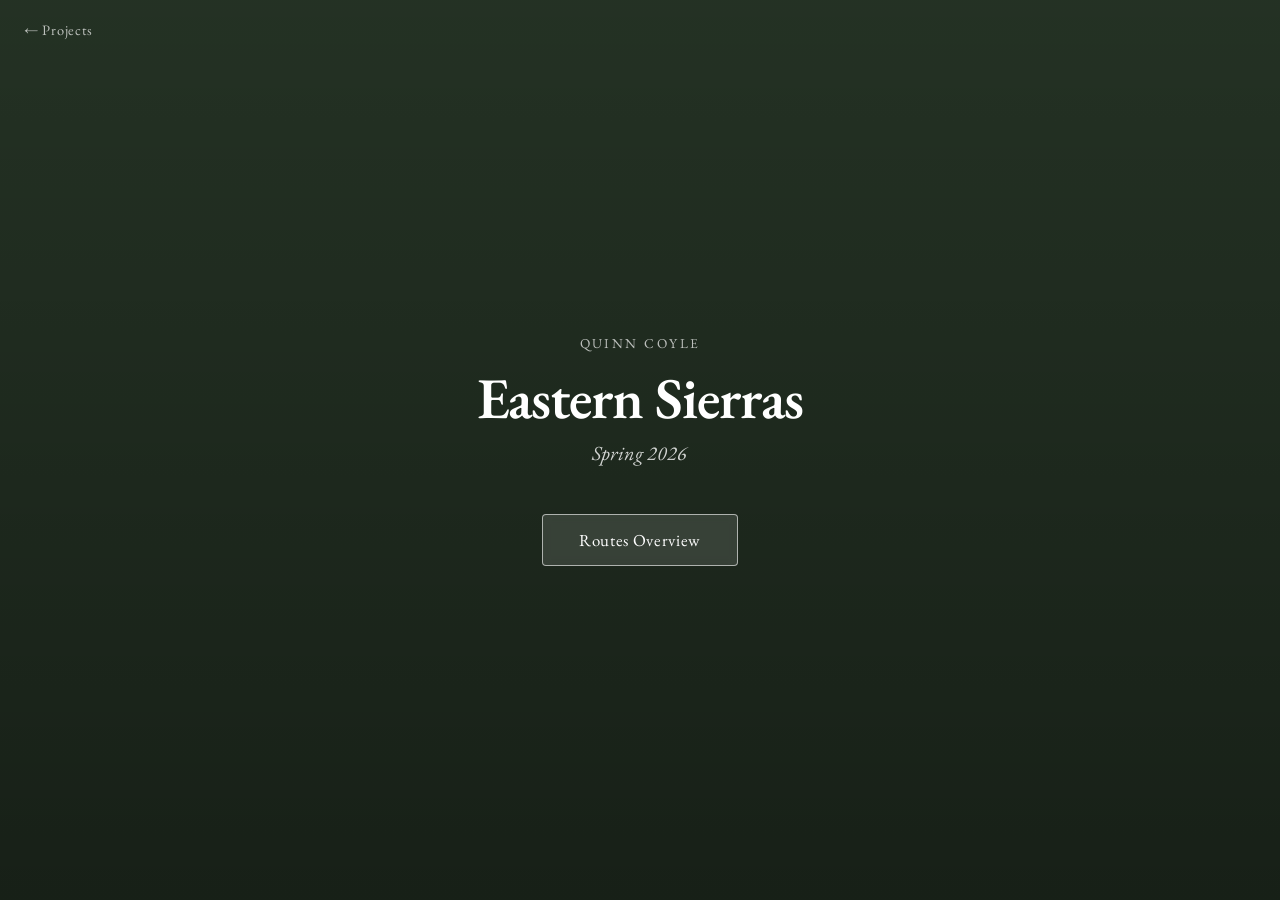
==== eastern-sierra-hub/index.html @ b69beba5 "Add Eastern Sierras 2026 section and route map - Split projects page into 'Vibe-coded 2026+' and 'Co" ====
<!DOCTYPE html>
<html lang="en">
<head>
  <meta charset="UTF-8">
  <meta name="viewport" content="width=device-width, initial-scale=1.0">
  <title>Eastern Sierras Spring 2026 — Quinn Coyle</title>
  <link href="https://fonts.googleapis.com/css2?family=EB+Garamond:ital,wght@0,400;0,600;1,400&display=swap" rel="stylesheet">
  <style>
    * { margin: 0; padding: 0; box-sizing: border-box; }

    html, body {
      height: 100%;
      font-family: 'EB Garamond', Georgia, serif;
    }

    .hero {
      position: relative;
      height: 100vh;
      width: 100%;
      display: flex;
      flex-direction: column;
      align-items: center;
      justify-content: center;
      background-image: url('hero.jpg');
      background-size: cover;
      background-position: center 30%;
      background-color: #2a3a2a;
    }

    .hero::before {
      content: '';
      position: absolute;
      inset: 0;
      background: linear-gradient(
        to bottom,
        rgba(0,0,0,0.15) 0%,
        rgba(0,0,0,0.45) 100%
      );
    }

    .content {
      position: relative;
      z-index: 1;
      text-align: center;
      color: #fff;
      padding: 0 24px;
    }

    .eyebrow {
      font-size: 0.85rem;
      letter-spacing: 0.18em;
      text-transform: uppercase;
      color: rgba(255,255,255,0.7);
      margin-bottom: 14px;
    }

    h1 {
      font-size: clamp(2rem, 6vw, 3.6rem);
      font-weight: 600;
      line-height: 1.1;
      letter-spacing: -0.02em;
      margin-bottom: 10px;
    }

    .subtitle {
      font-style: italic;
      font-size: clamp(1rem, 2.5vw, 1.25rem);
      color: rgba(255,255,255,0.8);
      margin-bottom: 48px;
    }

    .btn {
      display: inline-block;
      padding: 14px 36px;
      background: rgba(255,255,255,0.12);
      border: 1.5px solid rgba(255,255,255,0.6);
      border-radius: 4px;
      color: #fff;
      font-family: 'EB Garamond', Georgia, serif;
      font-size: 1.05rem;
      letter-spacing: 0.04em;
      text-decoration: none;
      cursor: pointer;
      transition: background 0.2s, border-color 0.2s;
      backdrop-filter: blur(4px);
    }

    .btn:hover {
      background: rgba(255,255,255,0.22);
      border-color: rgba(255,255,255,0.9);
    }

    .back {
      position: absolute;
      top: 20px;
      left: 24px;
      z-index: 2;
      font-family: 'EB Garamond', Georgia, serif;
      font-size: 0.9rem;
      color: rgba(255,255,255,0.7);
      text-decoration: none;
      letter-spacing: 0.05em;
      transition: color 0.15s;
    }

    .back:hover { color: #fff; }
  </style>
</head>
<body>
  <div class="hero">
    <a class="back" href="/projects/">← Projects</a>
    <div class="content">
      <p class="eyebrow">Quinn Coyle</p>
      <h1>Eastern Sierras</h1>
      <p class="subtitle">Spring 2026</p>
      <a class="btn" href="/eastern-sierra/">Routes Overview</a>
    </div>
  </div>
</body>
</html>
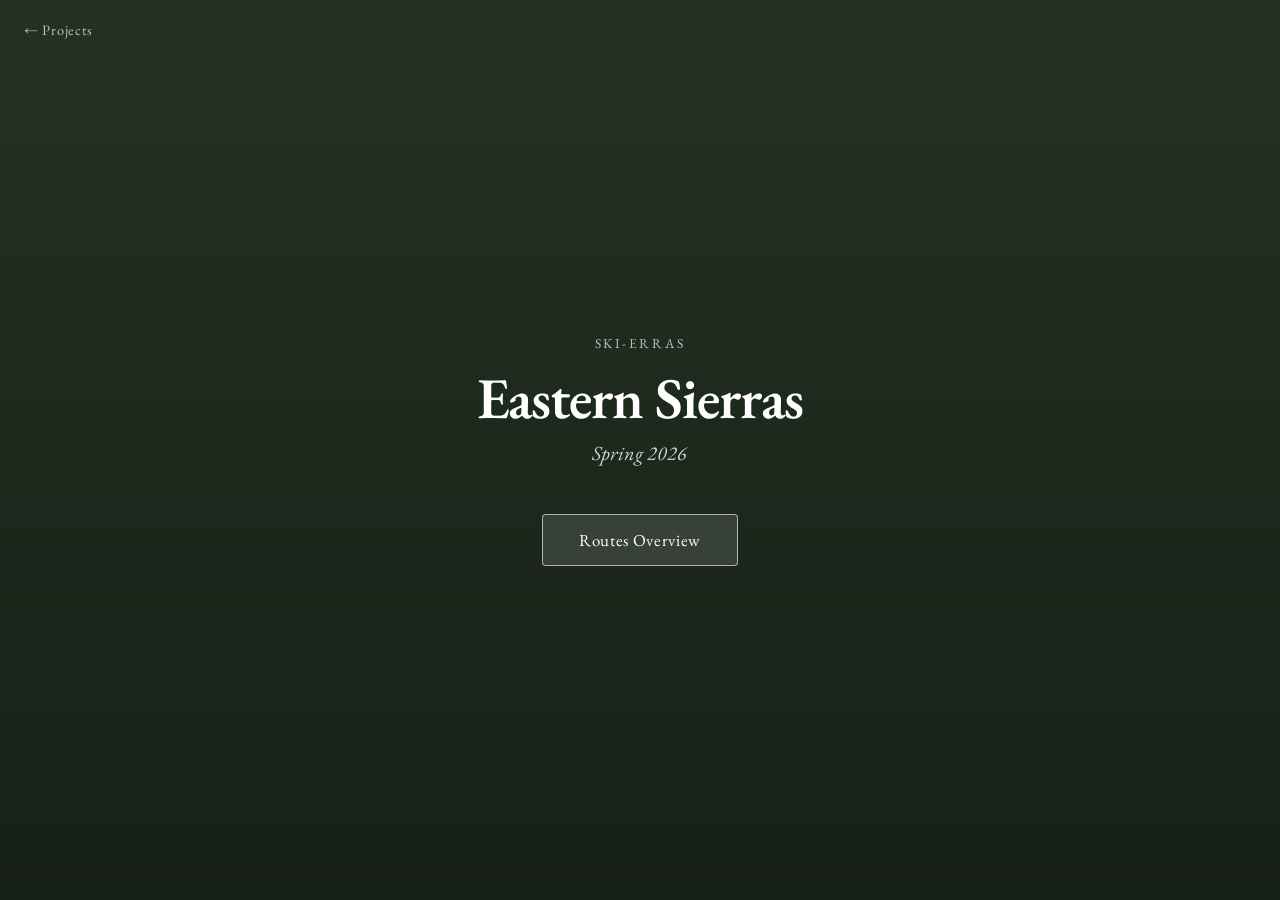
==== commit a761eaaa: "Add 11 new ski routes and rename hub eyebrow to Ski-erras New routes: Skiers Sierra High Route, Sawt" ====
--- a/eastern-sierra-hub/index.html
+++ b/eastern-sierra-hub/index.html
@@ -21,7 +21,7 @@
       flex-direction: column;
       align-items: center;
       justify-content: center;
-      background-image: url('hero.jpg');
+      background-image: url('hero.jpeg');
       background-size: cover;
       background-position: center 30%;
       background-color: #2a3a2a;
@@ -110,7 +110,7 @@
   <div class="hero">
     <a class="back" href="/projects/">← Projects</a>
     <div class="content">
-      <p class="eyebrow">Quinn Coyle</p>
+      <p class="eyebrow">Ski-erras</p>
       <h1>Eastern Sierras</h1>
       <p class="subtitle">Spring 2026</p>
       <a class="btn" href="/eastern-sierra/">Routes Overview</a>
